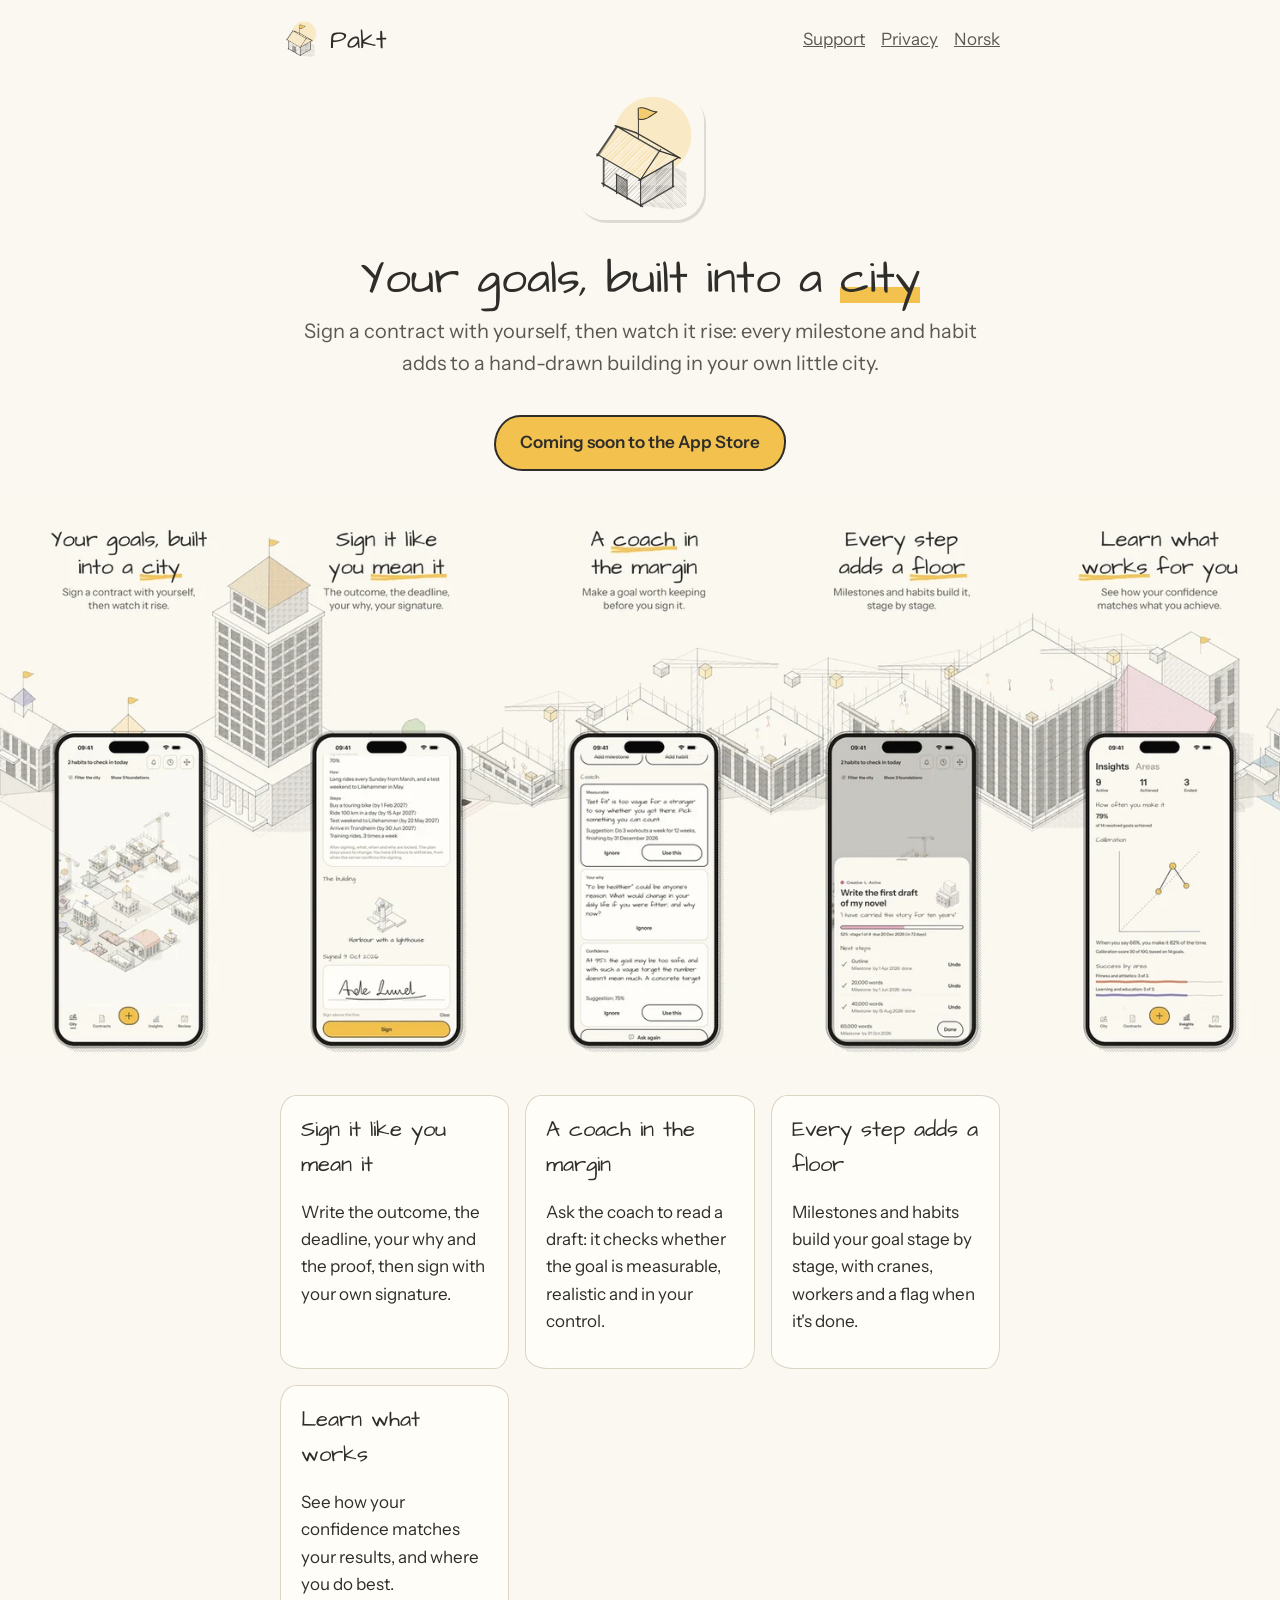
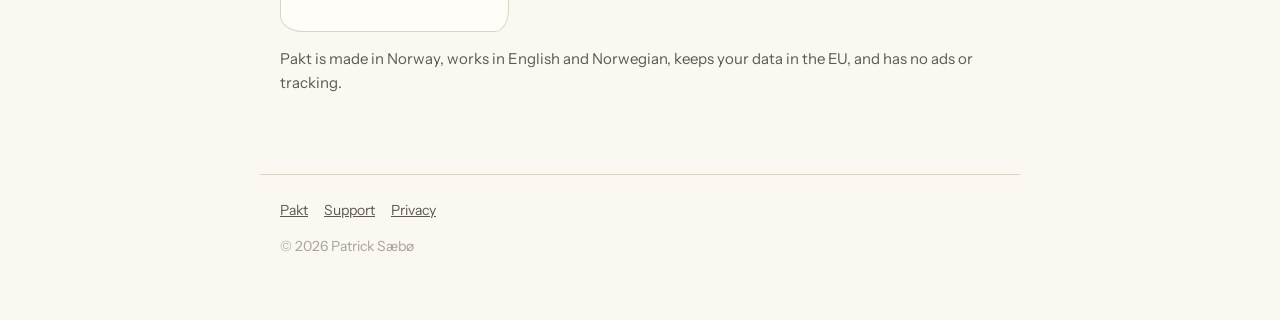
==== index.html @ 184edebd "Pakt website: landing page, support and privacy policy" ====
<!doctype html>
<html lang="en">
<head>
<meta charset="utf-8">
<meta name="viewport" content="width=device-width, initial-scale=1">
<title>Pakt: goals that build your city</title>
<meta name="description" content="Sign a contract with yourself and watch each goal rise as a hand-drawn building in your own little city.">
<link rel="icon" href="img/favicon.png">
<link rel="apple-touch-icon" href="img/apple-touch-icon.png">
<link rel="preconnect" href="https://fonts.googleapis.com"><link rel="preconnect" href="https://fonts.gstatic.com" crossorigin><link href="https://fonts.googleapis.com/css2?family=Instrument+Sans:wght@400;600&display=swap" rel="stylesheet">
<link rel="stylesheet" href="style.css">
</head>
<body>
<header class="top">
  <a class="brand" href="./"><img src="img/icon.png" alt="">Pakt</a>
  <nav><a href="support.html">Support</a><a href="privacy.html">Privacy</a><a href="nb/" lang="nb">Norsk</a></nav>
</header>
<main>
<section class="hero">
  <img class="icon" src="img/icon.png" alt="The Pakt app icon: a pencil-drawn house with a yellow flag">
  <h1>Your goals, built into a <mark>city</mark></h1>
  <p class="lead">Sign a contract with yourself, then watch it rise: every milestone and habit adds to a hand-drawn building in your own little city.</p>
  <span class="badge">Coming soon to the App Store</span>
</section>
<div class="gallery"><img src="img/gallery-en.webp" alt="Six App Store screenshots joined by one pencil-drawn city: the city, signing a contract, the coach, a building's progress, insights, and the city on a snowy night"></div>
<div class="features">
  <div><h3>Sign it like you mean it</h3><p>Write the outcome, the deadline, your why and the proof, then sign with your own signature.</p></div>
  <div><h3>A coach in the margin</h3><p>Ask the coach to read a draft: it checks whether the goal is measurable, realistic and in your control.</p></div>
  <div><h3>Every step adds a floor</h3><p>Milestones and habits build your goal stage by stage, with cranes, workers and a flag when it's done.</p></div>
  <div><h3>Learn what works</h3><p>See how your confidence matches your results, and where you do best.</p></div>
</div>
<p class="note">Pakt is made in Norway, works in English and Norwegian, keeps your data in the EU, and has no ads or tracking.</p>
</main>
<footer>
  <a href="./">Pakt</a><a href="support.html">Support</a><a href="privacy.html">Privacy</a>
  <p>© 2026 Patrick Sæbø</p>
</footer>
</body>
</html>
---- style.css ----
@font-face {
  font-family: "Pakt Hand";
  src: url("fonts/ArchitectsDaughter_400Regular.ttf") format("truetype");
  font-display: swap;
}

:root {
  --paper: #fbf8f1;
  --surface: #fffdf8;
  --ink: #2e2d2a;
  --secondary: #5c5850;
  --muted: #a8a397;
  --hairline: #dcd5c6;
  --yellow: #f2c14e;
}

@media (prefers-color-scheme: dark) {
  :root {
    --paper: #22211e;
    --surface: #2b2a26;
    --ink: #ede7da;
    --secondary: #b3ad9f;
    --muted: #857f72;
    --hairline: #45423b;
  }
}

* {
  box-sizing: border-box;
}

body {
  margin: 0;
  background: var(--paper);
  color: var(--ink);
  font: 17px/1.6 "Instrument Sans", -apple-system, BlinkMacSystemFont, sans-serif;
}

main {
  max-width: 760px;
  margin: 0 auto;
  padding: 32px 20px 64px;
}

header.top {
  display: flex;
  align-items: center;
  justify-content: space-between;
  max-width: 760px;
  margin: 0 auto;
  padding: 20px 20px 0;
}

header.top a.brand {
  display: flex;
  align-items: center;
  gap: 10px;
  color: var(--ink);
  text-decoration: none;
  font: 26px "Pakt Hand", cursive;
}

header.top img {
  width: 40px;
  height: 40px;
  border-radius: 9px;
}

nav a,
footer a {
  color: var(--secondary);
  margin-left: 16px;
}

h1,
h2,
.hand {
  font-family: "Pakt Hand", cursive;
  font-weight: 400;
  overflow-wrap: break-word;
  hyphens: auto;
}

h1 {
  font-size: 46px;
  line-height: 1.2;
  margin: 24px 0 8px;
}

h2 {
  font-size: 28px;
  margin: 40px 0 8px;
}

h3 {
  font-size: 18px;
  margin: 28px 0 4px;
}

mark {
  background: linear-gradient(transparent 62%, var(--yellow) 62%, var(--yellow) 88%, transparent 88%);
  color: inherit;
}

p.lead {
  font-size: 20px;
  color: var(--secondary);
  margin-top: 0;
}

.hero {
  text-align: center;
}

.hero img.icon {
  width: 128px;
  height: 128px;
  border-radius: 29px;
  box-shadow: 2px 3px 0 rgba(46, 45, 42, 0.15);
}

.gallery {
  width: 100vw;
  margin-left: calc(50% - 50vw);
  overflow-x: auto;
  padding: 24px 0;
}

.gallery img {
  display: block;
  height: 560px;
  width: auto;
  margin: 0 auto;
}

.badge {
  display: inline-block;
  margin-top: 16px;
  padding: 12px 24px;
  border: 2px solid var(--ink);
  border-radius: 31px 35px 30px 34px / 35px 30px 34px 31px;
  background: var(--yellow);
  color: #2e2d2a;
  font-weight: 600;
  text-decoration: none;
}

.features {
  display: grid;
  grid-template-columns: repeat(auto-fit, minmax(210px, 1fr));
  gap: 16px;
  margin-top: 16px;
}

.features div {
  background: var(--surface);
  border: 1.5px solid var(--hairline);
  border-radius: 16px 20px 14px 22px / 20px 14px 22px 16px;
  padding: 16px 20px;
}

.features h3 {
  margin-top: 0;
  font-family: "Pakt Hand", cursive;
  font-weight: 400;
  font-size: 22px;
}

.note {
  color: var(--secondary);
  font-size: 15px;
}

table {
  border-collapse: collapse;
  width: 100%;
  font-size: 15px;
}

th,
td {
  overflow-wrap: anywhere;
  text-align: left;
  vertical-align: top;
  padding: 8px 10px 8px 0;
  border-bottom: 1px solid var(--hairline);
}

footer {
  max-width: 760px;
  margin: 0 auto;
  padding: 24px 20px 48px;
  border-top: 1px solid var(--hairline);
  color: var(--muted);
  font-size: 14px;
}

footer a {
  margin: 0 16px 0 0;
}

a {
  color: var(--ink);
}

@media (max-width: 600px) {
  h1 {
    font-size: 30px;
  }

  h2 {
    font-size: 24px;
  }

  table {
    font-size: 14px;
  }

  .gallery img {
    height: 420px;
  }
}
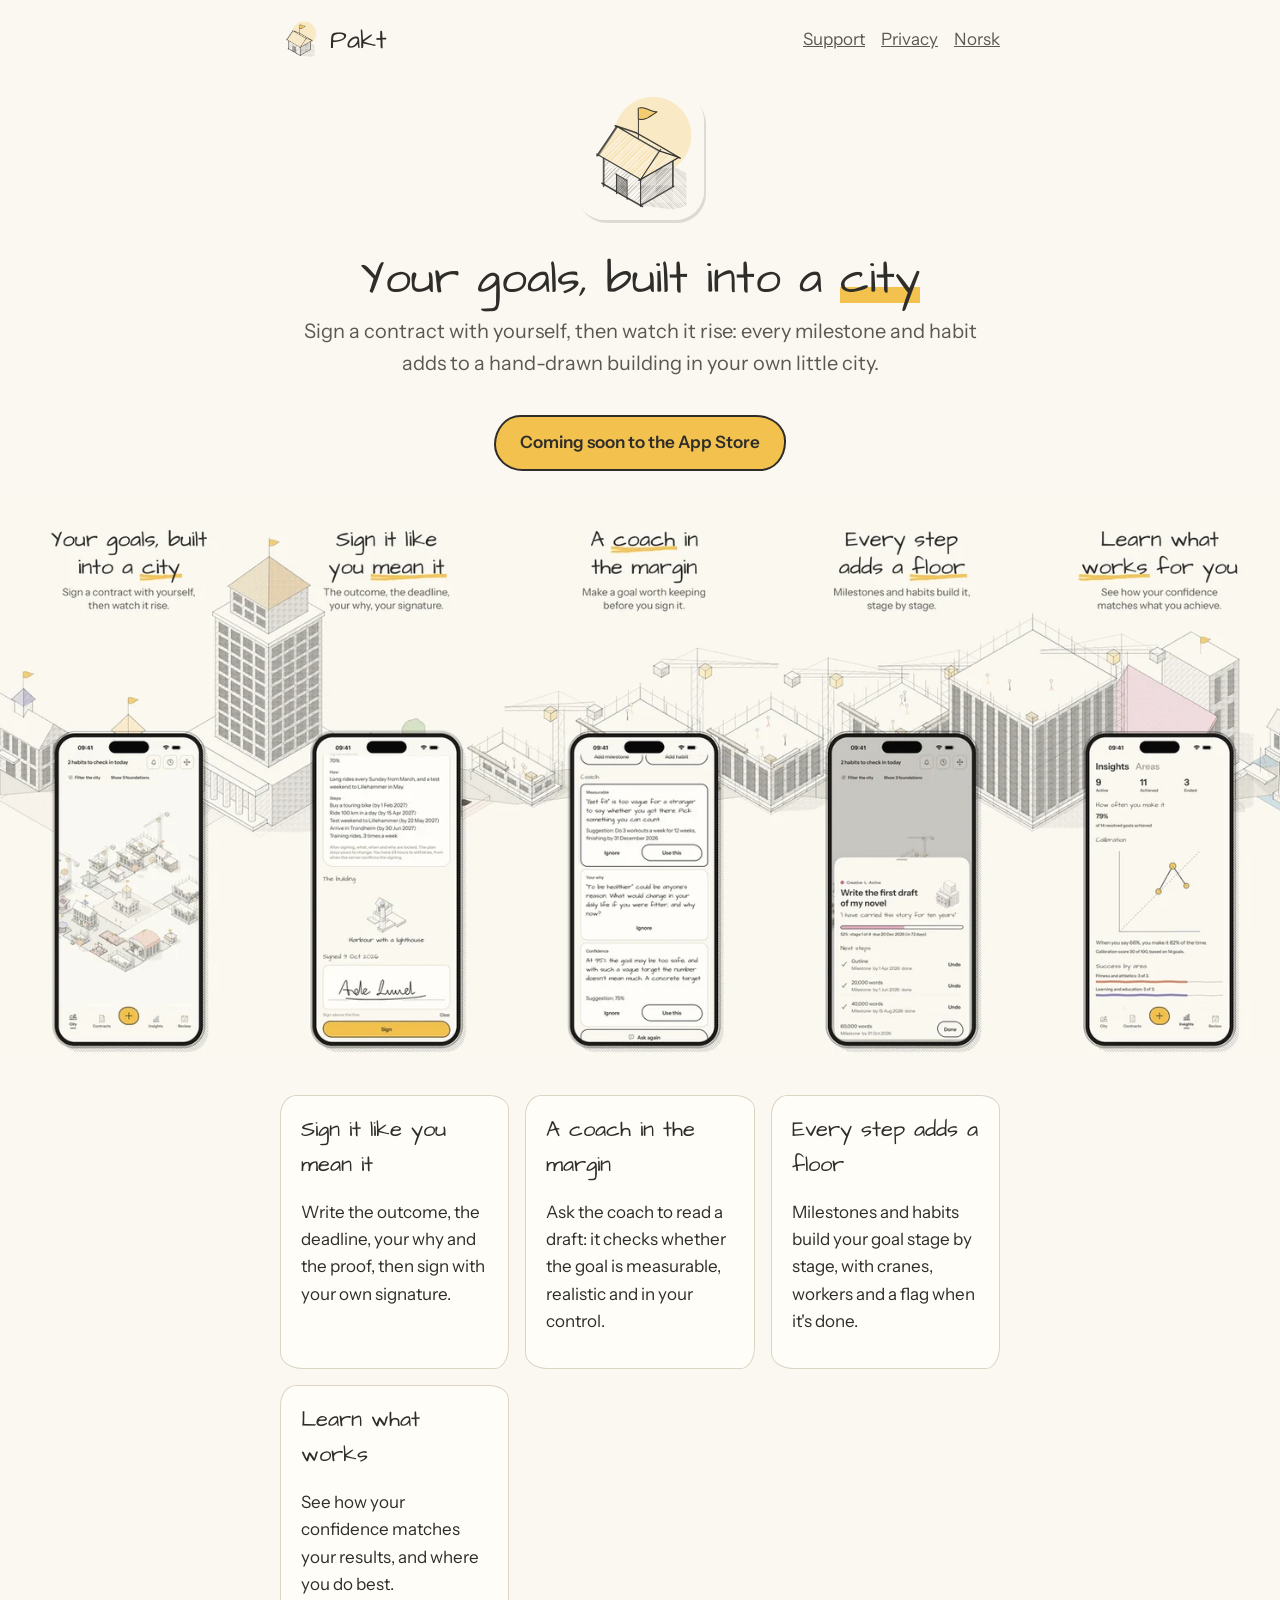
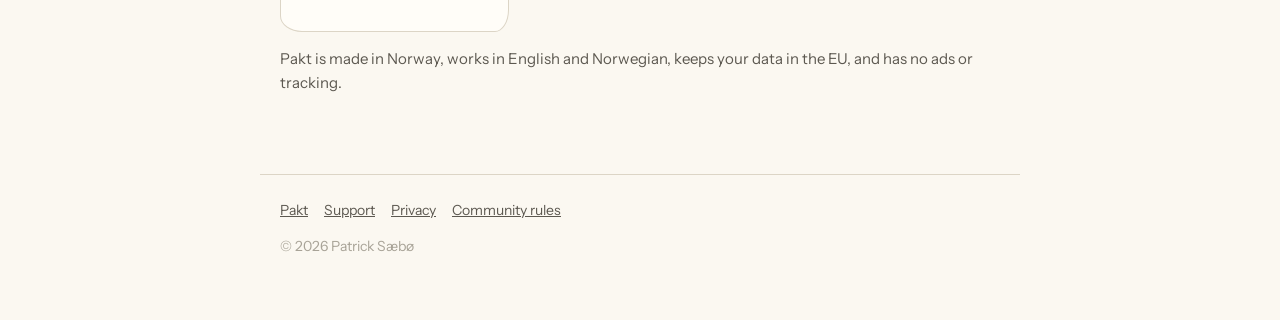
==== commit b243434c: "Invite page, community rules, and friends and shared goals in the privacy policy" ====
--- a/index.html
+++ b/index.html
@@ -32,7 +32,7 @@
 <p class="note">Pakt is made in Norway, works in English and Norwegian, keeps your data in the EU, and has no ads or tracking.</p>
 </main>
 <footer>
-  <a href="./">Pakt</a><a href="support.html">Support</a><a href="privacy.html">Privacy</a>
+  <a href="./">Pakt</a><a href="support.html">Support</a><a href="privacy.html">Privacy</a><a href="community.html">Community rules</a>
   <p>© 2026 Patrick Sæbø</p>
 </footer>
 </body>
